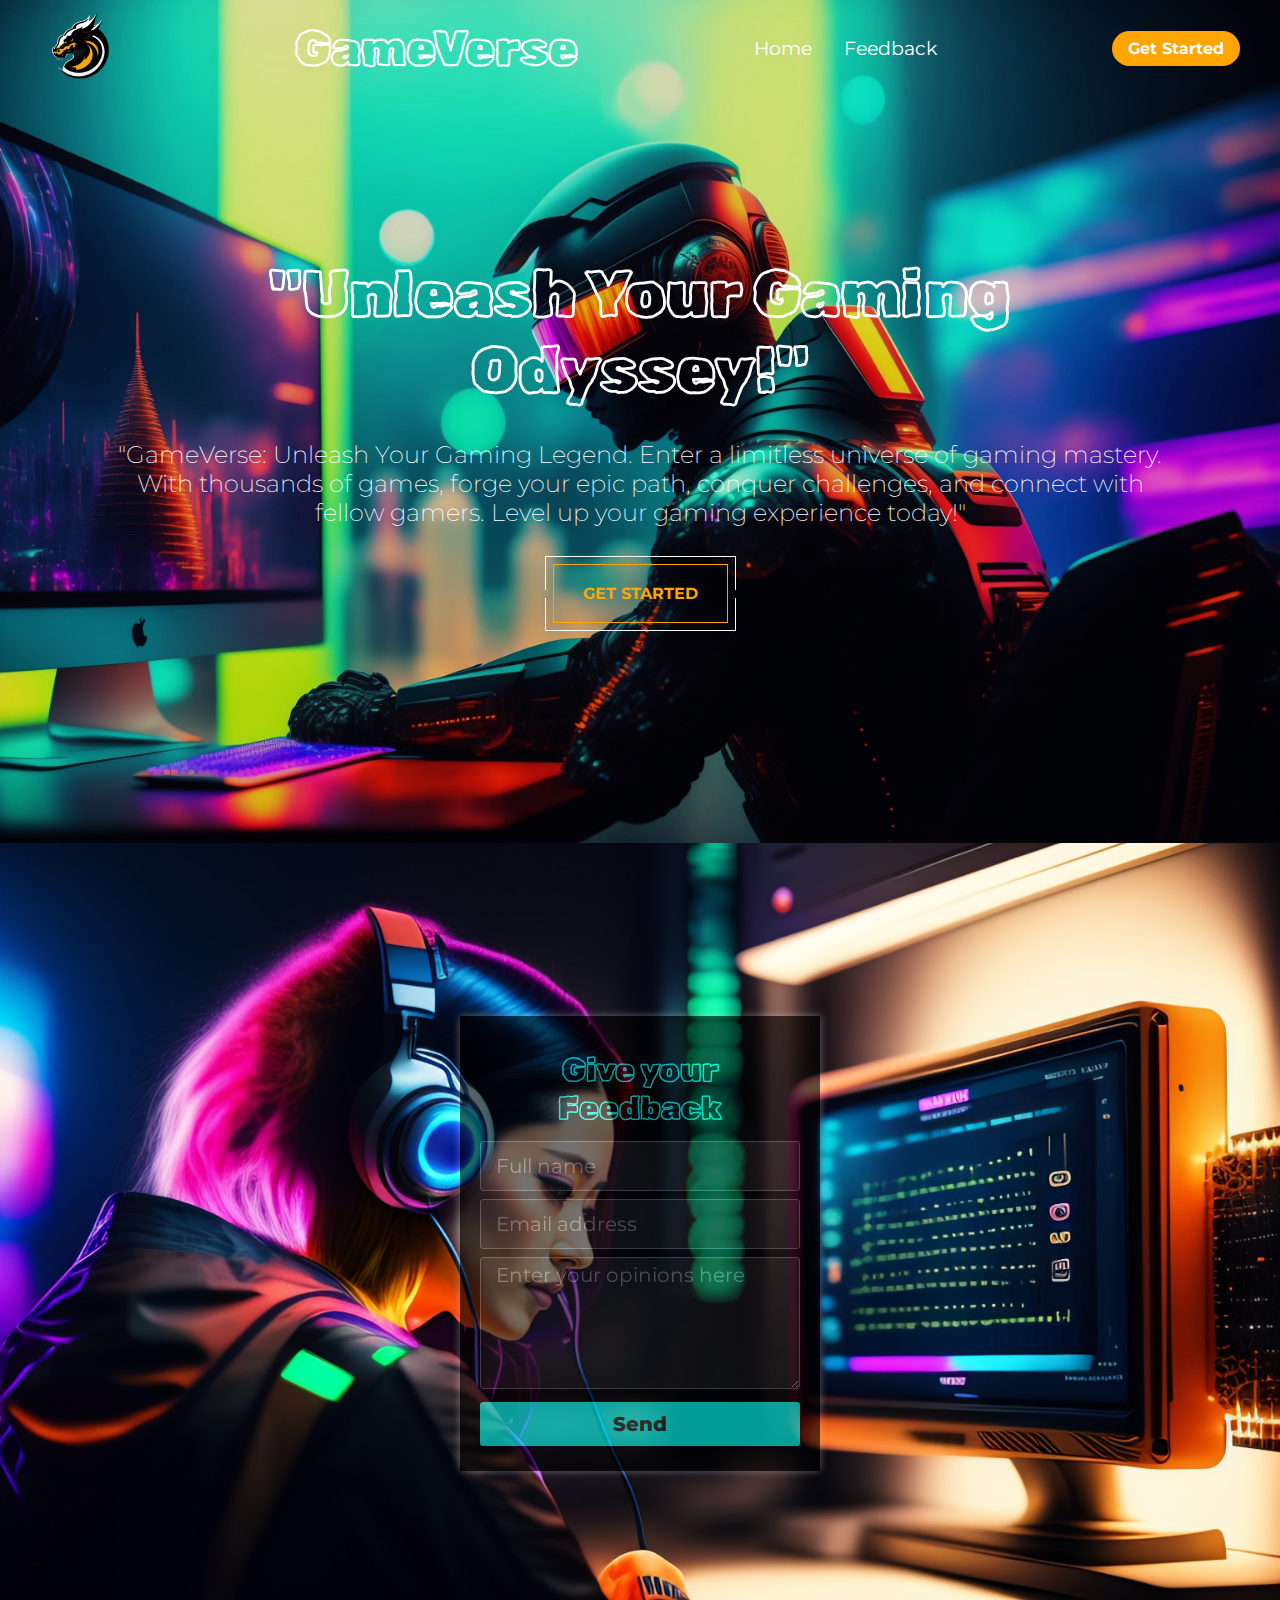
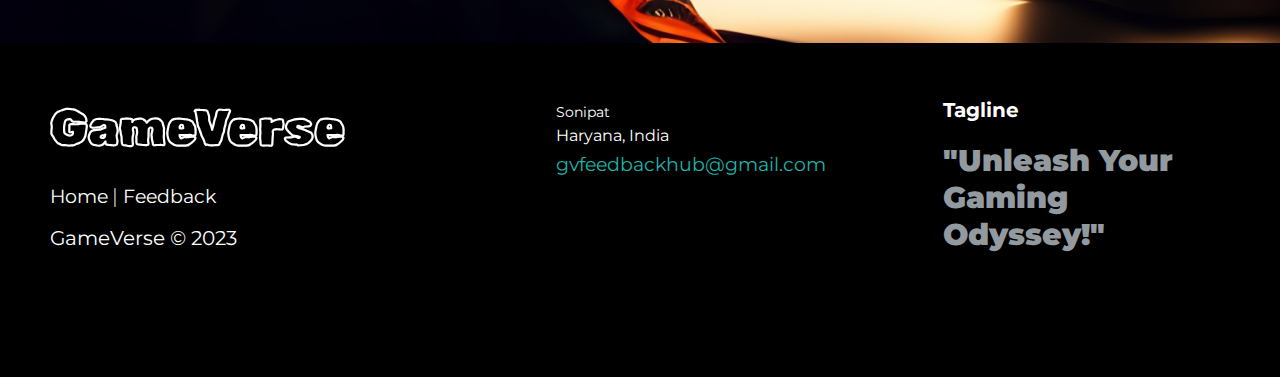
==== index.html @ 48c987b1 "Update index.html" ====
<!DOCTYPE html>
<html lang="en">
  <head>
    <meta charset="UTF-8" />
    <meta http-equiv="X-UA-Compatible" contents="IE=edge" />
    <meta name="viewport" contents="width=device-width, initial-scale=1.0" />
    <link rel="shortcut icon" href="Images/Logo.png" type="image/x-icon" />
    <link
      rel="stylesheet"
      href="https://cdnjs.cloudflare.com/ajax/libs/font-awesome/6.4.0/css/all.min.css"
      integrity="sha512-iecdLmaskl7CVkqkXNQ/ZH/XLlvWZOJyj7Yy7tcenmpD1ypASozpmT/E0iPtmFIB46ZmdtAc9eNBvH0H/ZpiBw=="
      crossorigin="anonymous"
      referrerpolicy="no-referrer"
    />
    <link rel="stylesheet" href="Homepage.css" />
    <title>GameVerse - "Unleash Your Gaming Odyssey!"</title>
  </head>
  <body>
    <!-- Header -->
    <header>
      <div class="navbar">
        <img src="Images/Logo.png" alt="" />
        <div class="logo"><a href="#Home">GameVerse</a></div>
        <ul class="links">
          <li><a href="#Home">Home</a></li>
          <!-- <li><a href="#OurTeam">Our Team</a></li> -->
          <li><a href="#feedback">Feedback</a></li>
        </ul>
        <a href="GameVerse/Gamepage.html" class="action_btn">Get Started</a>
        <div class="toggle_btn">
          <i class="fa-solid fa-bars"></i>
        </div>
      </div>

      <div class="dropdown_menu">
        <li><a href="#Home">Home</a></li>
        <!-- <li><a href="#OurTeam">Our Team</a></li> -->
        <li><a href="#feedback">Feedback</a></li>
        <li><a href="GameVerse/Gamepage.html" class="action_btn">Get Started</a></li>
      </div>

      <!-- Hero -->
      <main>
        <selection id="hero">
          <h1>"Unleash Your Gaming Odyssey!"</h1>
          <p>
            "GameVerse: Unleash Your Gaming Legend. Enter a limitless universe
            of gaming mastery. With thousands of games, forge your epic path,
            conquer challenges, and connect with fellow gamers. Level up your
            gaming experience today!"
            <br><br>
            <a href="/Gamepage/Gamepage.html">
              <button class="btn btn--light">
                <span class="btn__inner">
                  <span class="btn__slide"></span>
                    <span class="btn__content">Get Started</span>
                </span>
              </button>
            </a>
          </p>
        </selection>
      </main>
    </header>

    <!-- Meet Our Team -->
    <!-- <section class="team" id="OurTeam">
      <div class="center">
        <h1>Our Team</h1>
      </div>

      <div class="team-content">
        <div class="box">
          <img src="Images/Mayank.jpeg" />
          <h3>Mayank</h3>
          <h5>Founder & Developer</h5>
        </div>

        <div class="box">
          <img src="Images/Saksham.jpg" />
          <h3>Saksham</h3>
          <h5>Founder & Developer</h5>
        </div>
      </div>
    </section> -->

    <!-- Feedback -->
    <div id="feedback">
      <div class="container">
        <form
          action="https://formsubmit.co/gvfeedbackhub@gmail.com"
          method="POST"
        >
          <h1>Give your Feedback</h1>
          <div class="id">
            <input type="text" name="Name" placeholder="Full name" />
            <i calss="far fa-user"></i>
          </div>
          <div class="id">
            <input type="email" name="Email" placeholder="Email address" />
            <i calss="far fa-envolope"></i>
          </div>
          <textarea
            name="TextArea"
            cols="15"
            rows="5"
            placeholder="Enter your opinions here"
          ></textarea>
          <button>Send</button>
        </form>
      </div>
    </div>

    <!-- Footer -->
    <footer class="footer-distributed">
      <div class="footer-left">
        <h3>GameVerse</h3>
        <p class="footer-links">
          <a href="#" class="link-1">Home</a>
          <!-- <a href="#OurTeam">Our Team</a> -->
          <a href="#feedback">Feedback</a>
        </p>
        <p class="footer-company-name">GameVerse © 2023</p>
      </div>
      <div class="footer-center">
        <div>
          <i class="fa fa-map-marker"></i>
          <p><span>Sonipat</span> Haryana, India</p>
        </div>
        <!-- <div>
          <i class="fa fa-phone"></i>
          <p>+1.555.555.5555</p>
        </div> -->
        <div>
          <i class="fa fa-envelope"></i>
          <p>
            <a href="mailto:support@company.com">gvfeedbackhub@gmail.com</a>
          </p>
        </div>
      </div>
      <div class="footer-right">
        <p class="footer-company-about">
          <span>Tagline</span>
          "Unleash Your Gaming Odyssey!"
        </p>
        <div class="footer-icons">
          <a href="#"><i class="fab fa-facebook"></i></a>
          <a href="#"><i class="fab fa-twitter"></i></a>
          <a href="#"><i class="fab fa-instagram"></i></a>
          <a href="#"><i class="fab fa-github"></i></a>
        </div>
      </div>
    </footer>

    <!-- Script -->
    <script>
      // Script for Dropdown Menu
      const toggleBtn = document.querySelector(".toggle_btn");
      const toggleBtnIcon = document.querySelector(".toggle_btn i");
      const dropDownMenu = document.querySelector(".dropdown_menu");

      toggleBtn.onclick = function () {
        dropDownMenu.classList.toggle("open");
        const isOpen = dropDownMenu.classList.contains("open");

        toggleBtnIcon.classList = isOpen
          ? "fa-solid fa-xmark"
          : "fa-solid fa-bars";
      };
    </script>
  </body>
</html>
---- Homepage.css ----
@import url('https://fonts.googleapis.com/css2?family=Rubik+Scribble&display=swap');
@import url('https://fonts.googleapis.com/css2?family=Montserrat:wght@500&display=swap');

* {
  margin: 0;
  padding: 0;
  box-sizing: border-box;
  font-family: "Montserrat" , sans-serif;
}

html{
  scroll-behavior: smooth;
}

body {
  height: 100vh;
  background-size: cover;
  background-position: center;
}

/* Navbar and Hero */

img {
  width: 80px;
  height: auto;
}

header {
  background-image: url("Images/BackgroundForHero.jpeg");
  background-size: cover;
  width: auto;
}

li {
  list-style: none;
}

a {
  text-decoration: none;
  color: #fff;
  font-size: 1.2rem;
}

a:hover {
  color: orange;
}

.logo a:hover{
  color: white;
}

header {
  position: relative;
  padding: 0 2rem;
}

.navbar {
  width: 100%;
  height: 6rem;
  max-width: 1200px;
  margin: 0 auto;
  display: flex;
  align-items: center;
  justify-content: space-between;
}

.navbar .logo a {
  font-family: "Rubik Scribble";
  font-size: 3rem;
  font-weight: bold;
}

.navbar .links {
  display: flex;
  gap: 2rem;
}

.navbar .toggle_btn {
  color: #fff;
  font-size: 1.5rem;
  cursor: pointer;
  display: none;
}

.action_btn {
  background-color: orange;
  color: #fff;
  padding: 0.5rem 1rem;
  border: none;
  outline: none;
  border-radius: 20px;
  font-size: 1rem;
  font-weight: bold;
  cursor: pointer;
  transition: scale 0.2s ease;
}

.action_btn:hover {
  scale: 1.05;
  color: #fff;
}

.action_btn:active {
  scale: 0.95;
}

.dropdown_menu {
  display: none;
  position: absolute;
  right: 2rem;
  top: 60px;
  height: 0;
  width: 300px;
  background: rgba(255, 255, 255, 0.1);
  backdrop-filter: blur(15px);
  border-radius: 10px;
  overflow: hidden;
  transition: height 0.2s cubic-bezier(0.175, 0.885, 0.32, 1.275);
}

.dropdown_menu.open {
  height: auto;
}

.dropdown_menu li {
  padding: 0.7rem;
  display: flex;
  align-items: center;
  justify-content: center;
}

.dropdown_menu .action_btn {
  width: 100%;
  display: flex;
  justify-content: center;
}

section #hero {
  height: calc(100vh - 60px);
  display: flex;
  flex-direction: column;
  align-items: center;
  justify-content: center;
  text-align: center;
  color: #fff;
}

#hero h1 {
  font-size: 4rem;
  font-family: "Rubik Scribble";
  margin: 5rem;
  margin-bottom: 2rem;
  margin-top: 10rem;
  color: #fff;
  text-align: center;
  font-weight: 700;
}

#hero p {
  font-size: 1.5rem;
  padding-left: 5rem;
  padding-right: 5rem;
  padding-bottom: 12rem;
  text-align: center;
  color: #fff;
  font-weight: 200;
}

.btn {
  /* Clean style */
  -moz-appearance: none;
  -webkit-appearance: none;
  appearance: none;
  border: none;
  background: none;
  padding: 0;
  color: var(--button-text-color);
  cursor: pointer;
  /* Clean style */
  
  --button-text-color: var(--background-color);
  --button-text-color-hover: var(--button-background-color);
  --border-color: white;
  --button-background-color: white;
  --highlight-color: orange;
  --button-inner-border-color: transparent;
  --button-bits-color: var(--background-color);
  --button-bits-color-hover: var(--button-background-color);
  
  position: relative;
  padding: 8px;
  margin-bottom: 20px;
  text-transform: uppercase;
  font-weight: bold;
  font-size: 1rem;
  transition: all .15s ease;
}

.btn::before,
.btn::after {
  content: '';
  display: block;
  position: absolute;
  right: 0; left: 0;
  height: calc(50% - 5px);
  border: 1px solid var(--border-color);
  transition: all .15s ease;
}

.btn::before {
  top: 0;
  border-bottom-width: 0;
}

.btn::after {
  bottom: 0;
  border-top-width: 0;
}

.btn:active,
.btn:focus {
  outline: none;
}

.btn:active::before,
.btn:active::after {
  right: 3px;
  left: 3px;
}

.btn:active::before {
  top: 3px;
}

.btn:active::after {
  bottom: 3px;
}

.btn__inner {
  position: relative;
  display: block;
  padding: 20px 30px;
  background-color: var(--button-background-color);
  overflow: hidden;
  box-shadow: inset 0px 0px 0px 1px var(--button-inner-border-color);
}

.btn__inner::before {
  content: '';
  display: block;
  position: absolute;
  top: 0; left: 0;
  width: 2px;
  height: 2px;
  background-color: var(--button-bits-color);
}

.btn__inner::after {
  content: '';
  display: block;
  position: absolute;
  right: 0; bottom: 0;
  width: 4px;
  height: 4px;
  background-color: var(--button-bits-color);
  transition: all .2s ease;
}

.btn__slide {
  display: block;
  position: absolute;
  top: 0; bottom: -1px; left: -8px;
  width: 0;
  background-color: var(--highlight-color);
  transform: skew(-15deg);
  transition: all .2s ease;
}

.btn__content {
  position: relative;
}

.btn:hover {
  color: var(--button-text-color-hover);
}

.btn:hover .btn__slide {
  width: calc(100% + 15px);
}

.btn:hover .btn__inner::after {
  background-color: var(--button-bits-color-hover);
}

.btn--light {
  --button-background-color: var(--background-color);
  --button-text-color: var(--highlight-color);
  --button-inner-border-color: var(--highlight-color);
  --button-text-color-hover: white;
  --button-bits-color-hover: white;
}

@media (max-width: 992px) {
  .navbar .links,
  .navbar .action_btn {
    display: none;
  }

  .navbar .toggle_btn {
    display: block;
  }

  .dropdown_menu {
    display: block;
  }
}

@media (max-width: 576px) {
  .dropdown_menu {
    left: 2rem;
    width: unset;
  }
}

/* Meet Our Team */

.team {
  background: url(Images/BackgroundForTeam.jpeg);
  position: relative;
  width: 100%;
  height: 100vh;
  display: flex;
  align-items: center;
  justify-content: center;
  flex-direction: column;
}

.team-content {
  width: 100%;
  max-width: 800px;
  margin: 0 auto;
  display: grid;
  grid-template-columns: repeat(auto-fit, minmax(150px, auto));
  align-items: center;
  gap: 2rem;
  text-align: center;
  margin-top: 4rem;
}

.team-content img {
  width: 100%;
  height: auto;
  border-radius: 15px;
  margin-bottom: 15px;
}

.center h1 {
  color: #fff;
  font-size: 4rem;
  text-align: center;
  padding: 16px;
  border-radius: 15px;
  transition: all 0.38s ease;
}

#OurTeam {
  text-decoration: none;
}

.box {
  padding: 16px;
  background: #1b1229;
  border-radius: 15px;
  transition: all 0.38s ease;
}

.box h3 {
  font-size: 23px;
  font-weight: 600;
  color: #fff;
  margin-bottom: 8px;
}

.box h5 {
  font-size: 15px;
  font-weight: 600;
  color: #b7b4bb;
  margin-bottom: 15px;
  letter-spacing: 2px;
}

.box:hover {
  transform: translateY(-10px);
  cursor: pointer;
}

@media (max-width: 1240px) {
  .team {
    width: 100%;
    height: auto;
    padding: 90px 2%;
  }
  .center h1 {
    font-size: 3.2rem;
  }
}

/* Feedback */

#feedback {
  display: flex;
  min-height: 50rem;
  align-items: center;
  justify-content: center;
  background: url(Images/BackgroundForFeedback.jpeg);
  background-size: cover;
  background-position: center;
}

.container {
  width: 360px;
  background: #000;
  box-shadow: 0 0 8px rgba(250, 250, 250, 0.6);
  opacity: 0.6;
}

.container form {
  width: 100%;
  text-align: center;
  padding: 25px 20px;
}

form h1 {
  padding: 10px 0;
  color: #00fff0;
  font-family: "Rubik Scribble";
}

form .id {
  position: relative;
}

.id i {
  position: absolute;
  font-size: 20px;
  top: 50%;
  right: 20px;
  transform: translateY(-50%);
}

form input {
  width: 100%;
  height: 50px;
  margin: 4px 0;
  border: 1px solid #5c5c5c;
  border-radius: 3px;
  background: #181717;
  padding: 0 15px;
  padding-right: 45px;
  font-size: 20px;
  color: #9fedff;
}

form textarea {
  padding: 5px 15px;
  border: 1px solid #5c5c5c;
  border-radius: 3px;
  background: #181717;
  font-size: 20px;
  width: 100%;
  max-width: 100%;
  max-height: 50rem;
  margin: 4px 0;
}

form button {
  margin-top: 5px;
  border: none;
  background: #00fff0;
  color: #222;
  padding: 10px 0;
  width: 100%;
  font-size: 20px;
  font-weight: 800;
  cursor: pointer;
  border-radius: 3px;
}

form input:focus,
form textarea:focus {
  border: 1px solid #00fff0;
  color: #00fff0;
  transition: all 0.3s ease;
}

form input:focus::placeholder,
form textarea:focus::placeholder {
  padding-left: 4px;
  color: #00fff0;
  transition: all 0.3s ease;
}

form input:focus + i {
  color: #00fff0;
  transition: all 0.3s ease;
}


/* Footer */

section {
  width: 100%;
  display: inline-block;
  background: url(Images/BackgroundForFooter.jpeg);
  height: 50vh;
  text-align: center;
  font-size: 50px;
  font-weight: 700;
  text-decoration: underline;
}

.footer-distributed{
	background-color: #000;
  background-size: cover;
	box-shadow: 0 1px 1px 0 rgba(0, 0, 0, 0.12);
	box-sizing: border-box;
	width: 100%;
	text-align: left;
	font-size: 16px;
	padding: 55px 50px;
}

.footer-distributed .footer-left,
.footer-distributed .footer-center,
.footer-distributed .footer-right{
	display: inline-block;
	vertical-align: top;
}

.footer-distributed .footer-left{
	width: 40%;
}

.footer-distributed h3{
	color:  #ffffff;
	font-size: 50px;
	margin: 0;
  font-family: "Rubik Scribble";
}

.footer-distributed h3 span{
	color:  lightseagreen;
}

.footer-distributed .footer-links{
	color:  #ffffff;
	margin: 20px 0 12px;
	padding: 0;
}

.footer-distributed .footer-links a{
	display:inline-block;
	line-height: 1.8;
  font-weight:400;
	text-decoration: none;
	color:  inherit;
}

.footer-distributed .footer-company-name{
  color: #fff;
	font-size: 20px;
	font-weight: normal;
	margin: 0;
}

.footer-distributed .footer-center{
	width: 35%;
}

.footer-distributed .footer-center i{
	color: #ffffff;
	width: 38px;
	height: 38px;
	border-radius: 50%;
	text-align: center;
	line-height: 42px;
	margin: 10px 15px;
	vertical-align: middle;
}

.footer-distributed .footer-center i.fa-envelope{
	font-size: 17px;
	line-height: 38px;
}

.footer-distributed .footer-center p{
	display: inline-block;
	color: #ffffff;
  font-weight:400;
	vertical-align: middle;
	margin:0;
}

.footer-distributed .footer-center p span{
	display:block;
	font-weight: normal;
	font-size:14px;
	line-height:2;
}

.footer-distributed .footer-center p a{
	color:  lightseagreen;
	text-decoration: none;;
}

.footer-distributed .footer-links a:before {
  content: "|";
  font-weight:300;
  font-size: 20px;
  left: 0;
  color: #fff;
  display: inline-block;
  padding-right: 5px;
}

.footer-distributed .footer-links .link-1:before {
  content: none;
}

.footer-distributed .footer-right{
	width: 20%;
}

.footer-distributed .footer-company-about{
	color:  #92999f;
	font-size: 30px;
	font-weight: 900;
	margin: 0;
}

.footer-distributed .footer-company-about span{
	display: block;
	color:  #ffffff;
	font-size: 20px;
	font-weight: bold;
	margin-bottom: 20px;
}

.footer-distributed .footer-icons{
	margin-top: 25px;
}

.footer-distributed .footer-icons a{
	display: inline-block;
	width: 35px;
	height: 35px;
	cursor: pointer;
	border-radius: 2px;
	font-size: 20px;
	color: #ffffff;
	text-align: center;
	line-height: 35px;
	margin-right: 3px;
	margin-bottom: 5px;
}

@media (max-width: 880px) {

	.footer-distributed{
		font: bold 14px;
	}

	.footer-distributed .footer-left,
	.footer-distributed .footer-center,
	.footer-distributed .footer-right{
		display: block;
		width: 100%;
		margin-bottom: 40px;
		text-align: center;
	}

	.footer-distributed .footer-center i{
		margin-left: 0;
	}

}
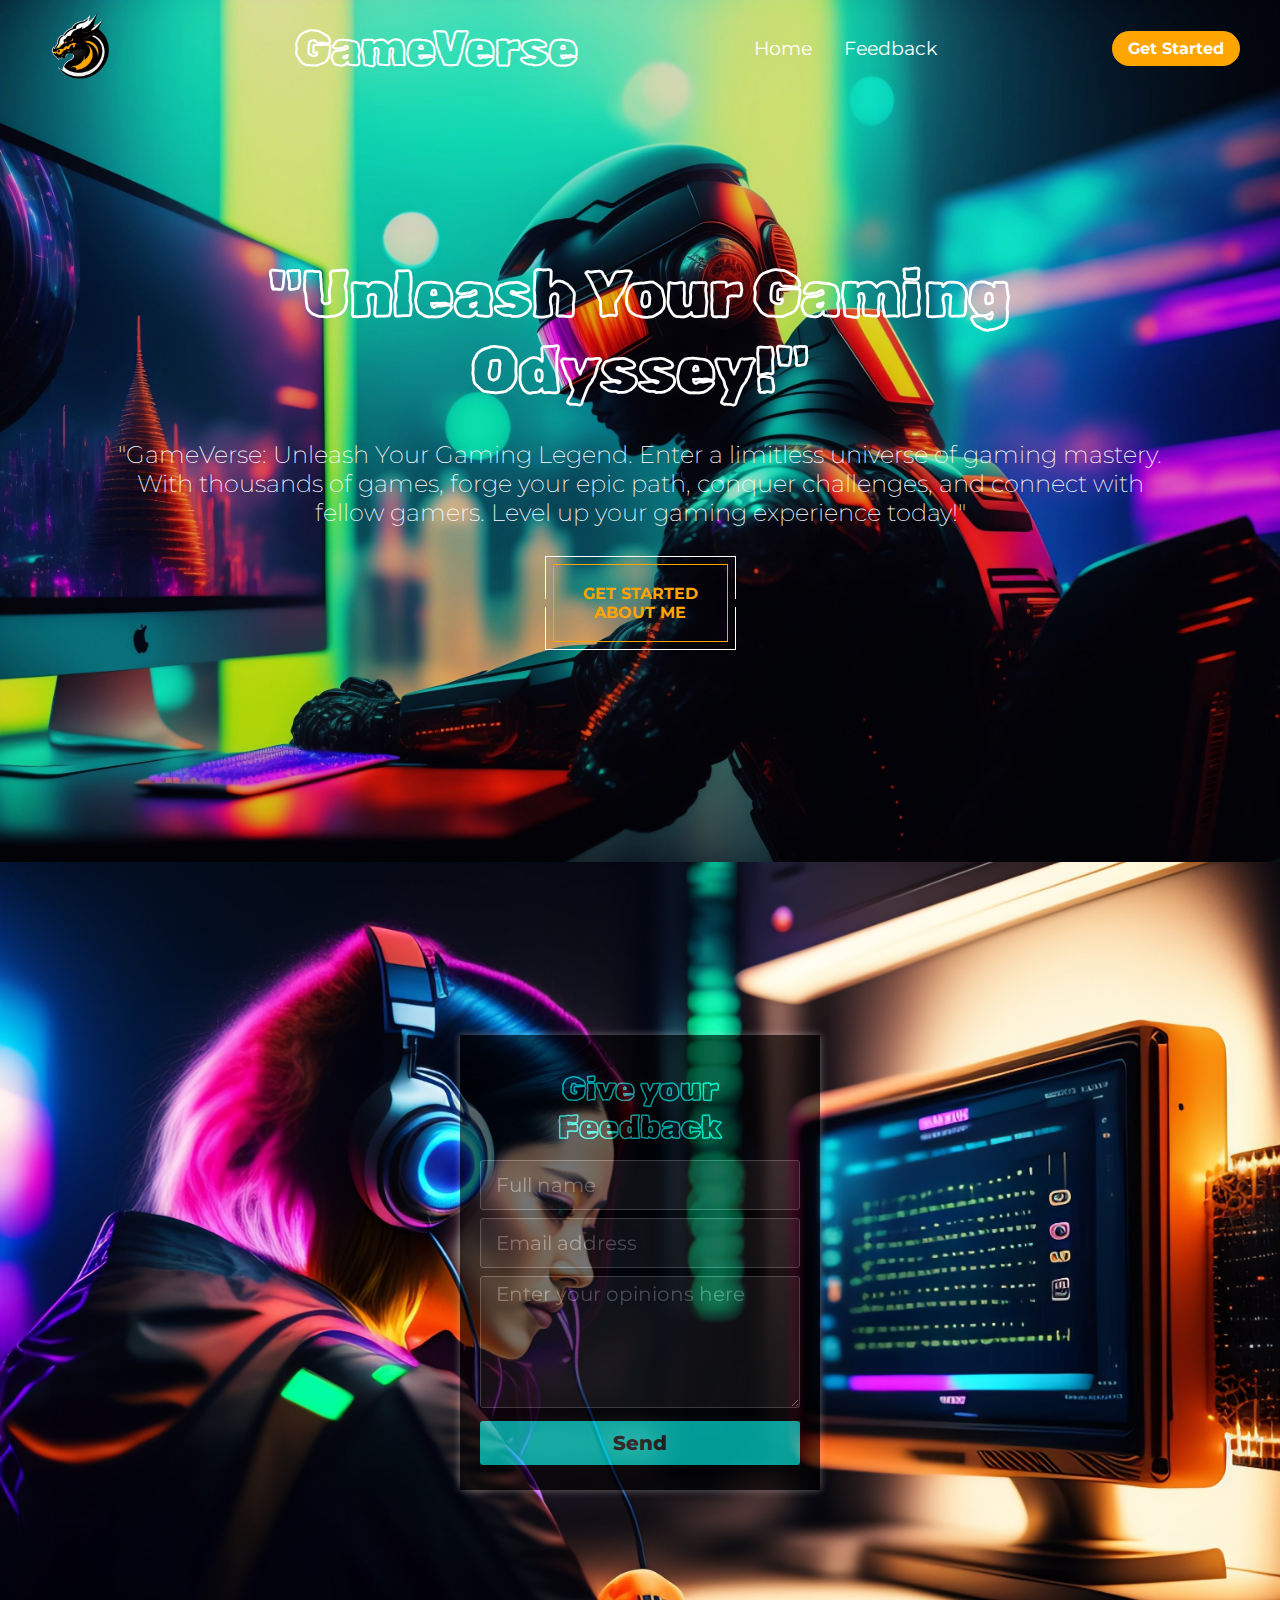
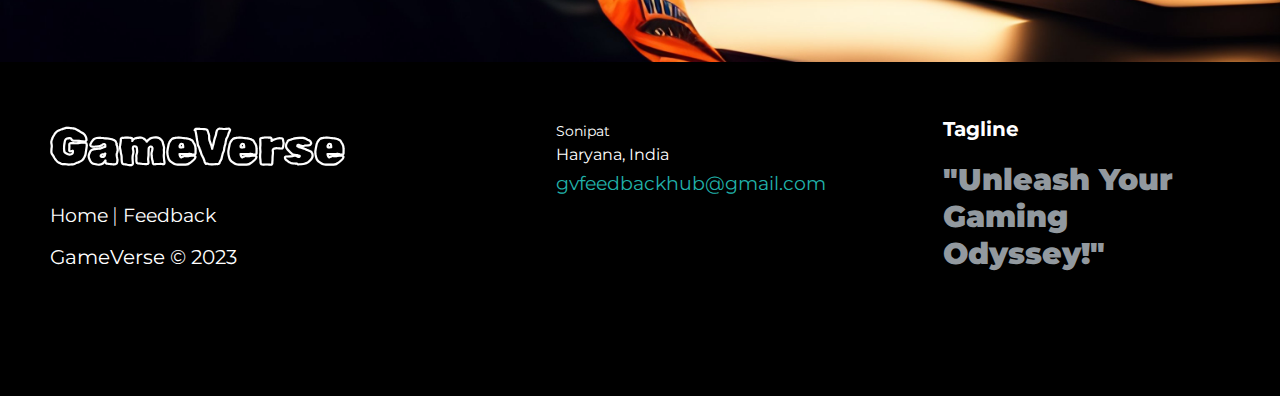
==== commit b498e49c: "Update index.html" ====
--- a/index.html
+++ b/index.html
@@ -26,7 +26,7 @@
           <!-- <li><a href="#OurTeam">Our Team</a></li> -->
           <li><a href="#feedback">Feedback</a></li>
         </ul>
-        <a href="GameVerse/Gamepage.html" class="action_btn">Get Started</a>
+        <a href="/Gamepage.html" class="action_btn">Get Started</a>
         <div class="toggle_btn">
           <i class="fa-solid fa-bars"></i>
         </div>
@@ -36,7 +36,7 @@
         <li><a href="#Home">Home</a></li>
         <!-- <li><a href="#OurTeam">Our Team</a></li> -->
         <li><a href="#feedback">Feedback</a></li>
-        <li><a href="GameVerse/Gamepage.html" class="action_btn">Get Started</a></li>
+        <li><a href="/Gamepage.html" class="action_btn">Get Started</a></li>
       </div>
 
       <!-- Hero -->
@@ -49,11 +49,14 @@
             conquer challenges, and connect with fellow gamers. Level up your
             gaming experience today!"
             <br><br>
-            <a href="/Gamepage/Gamepage.html">
+            <a href="GameVerse/Gamepage.html">
               <button class="btn btn--light">
                 <span class="btn__inner">
                   <span class="btn__slide"></span>
                     <span class="btn__content">Get Started</span>
+                  <div class="box2" onclick="aboutme.html'"> About Me</div>
+
+
                 </span>
               </button>
             </a>
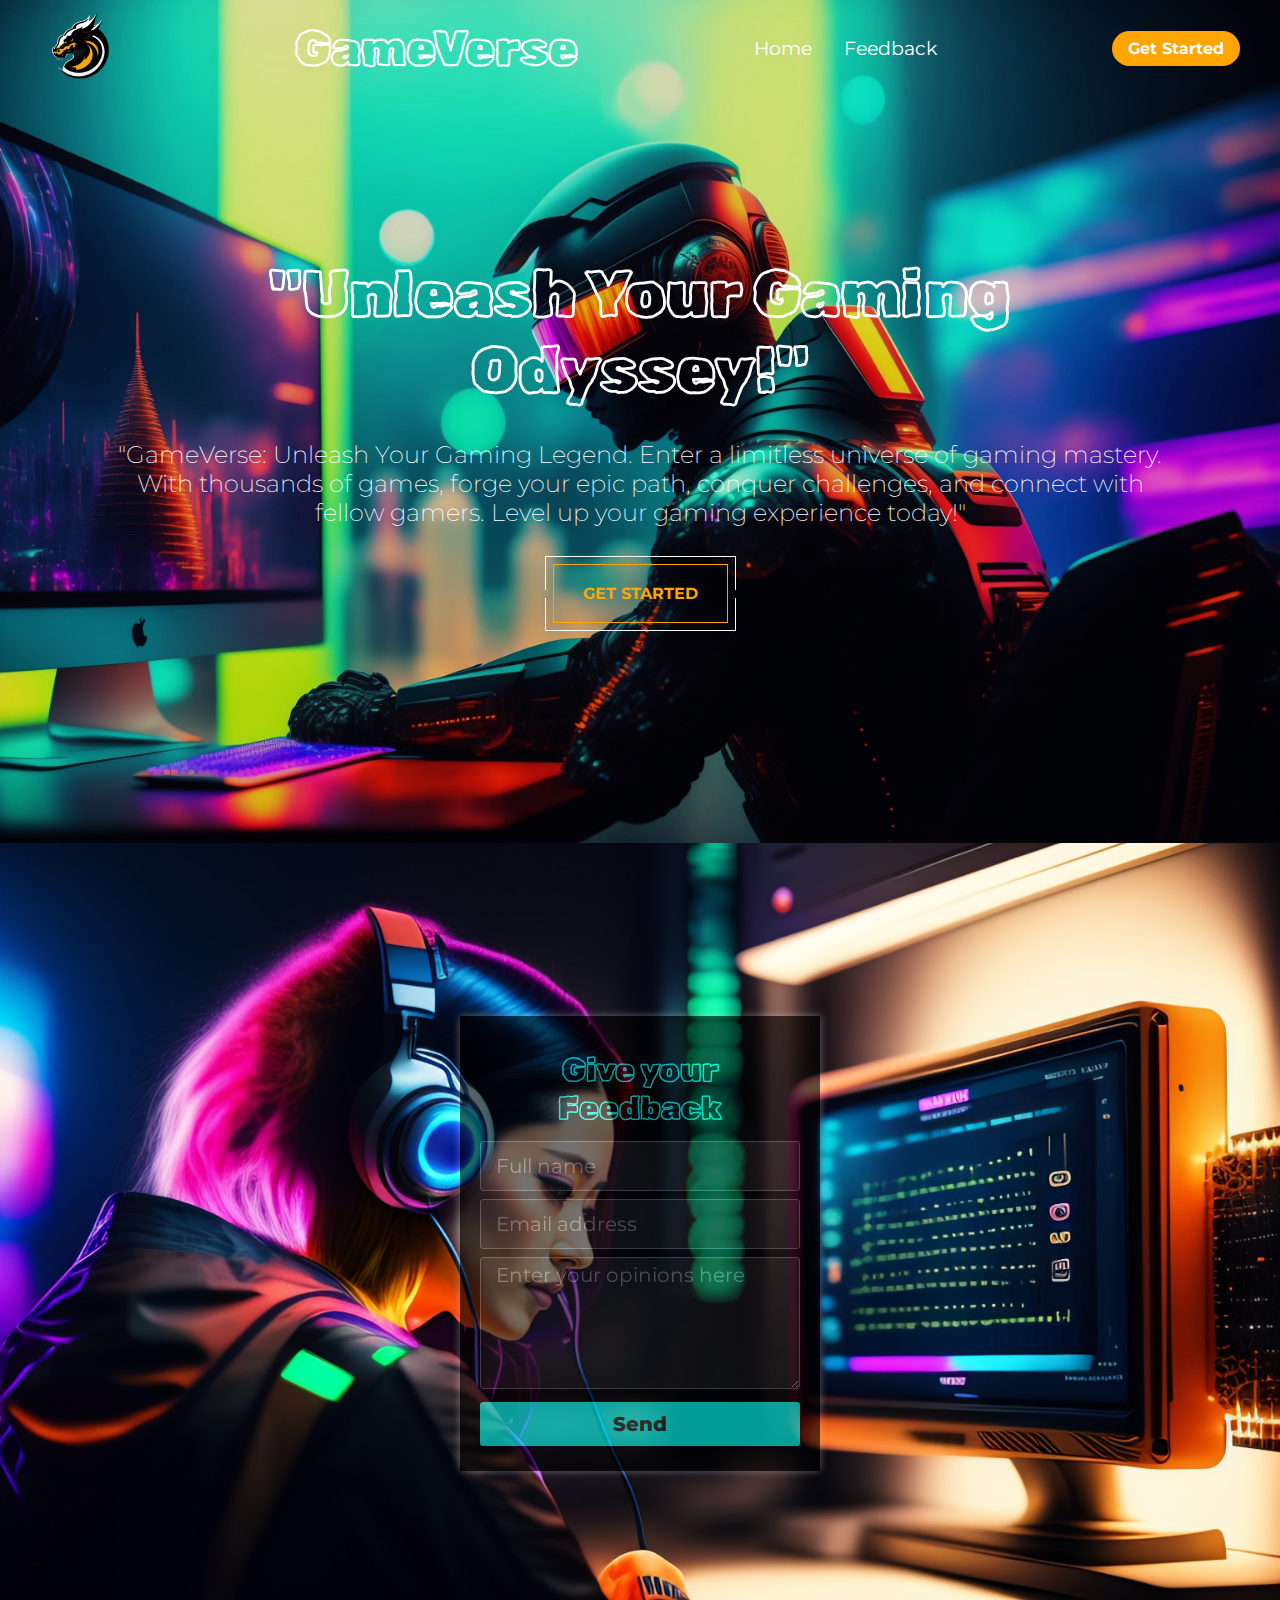
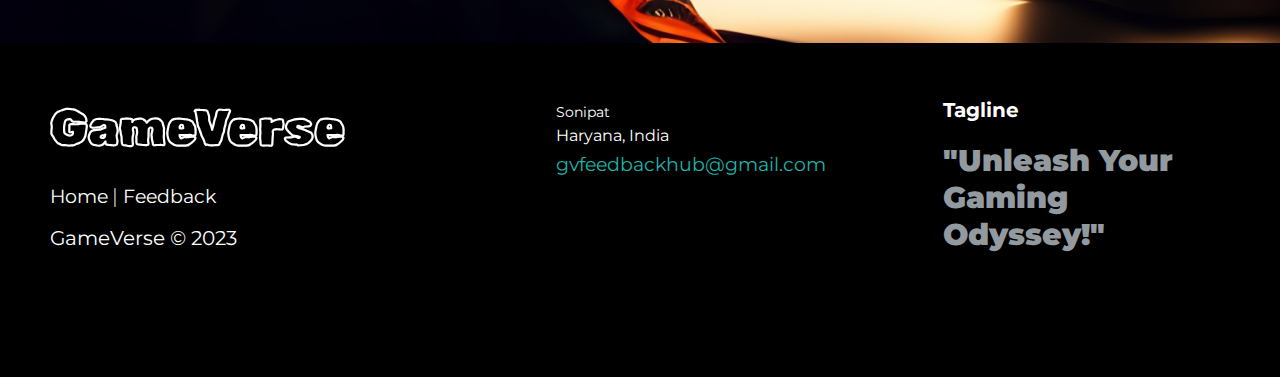
==== commit 6ce31ea7: "Update index.html" ====
--- a/index.html
+++ b/index.html
@@ -54,7 +54,6 @@
                 <span class="btn__inner">
                   <span class="btn__slide"></span>
                     <span class="btn__content">Get Started</span>
-                  <div class="box2" onclick="aboutme.html'"> About Me</div>
 
 
                 </span>
